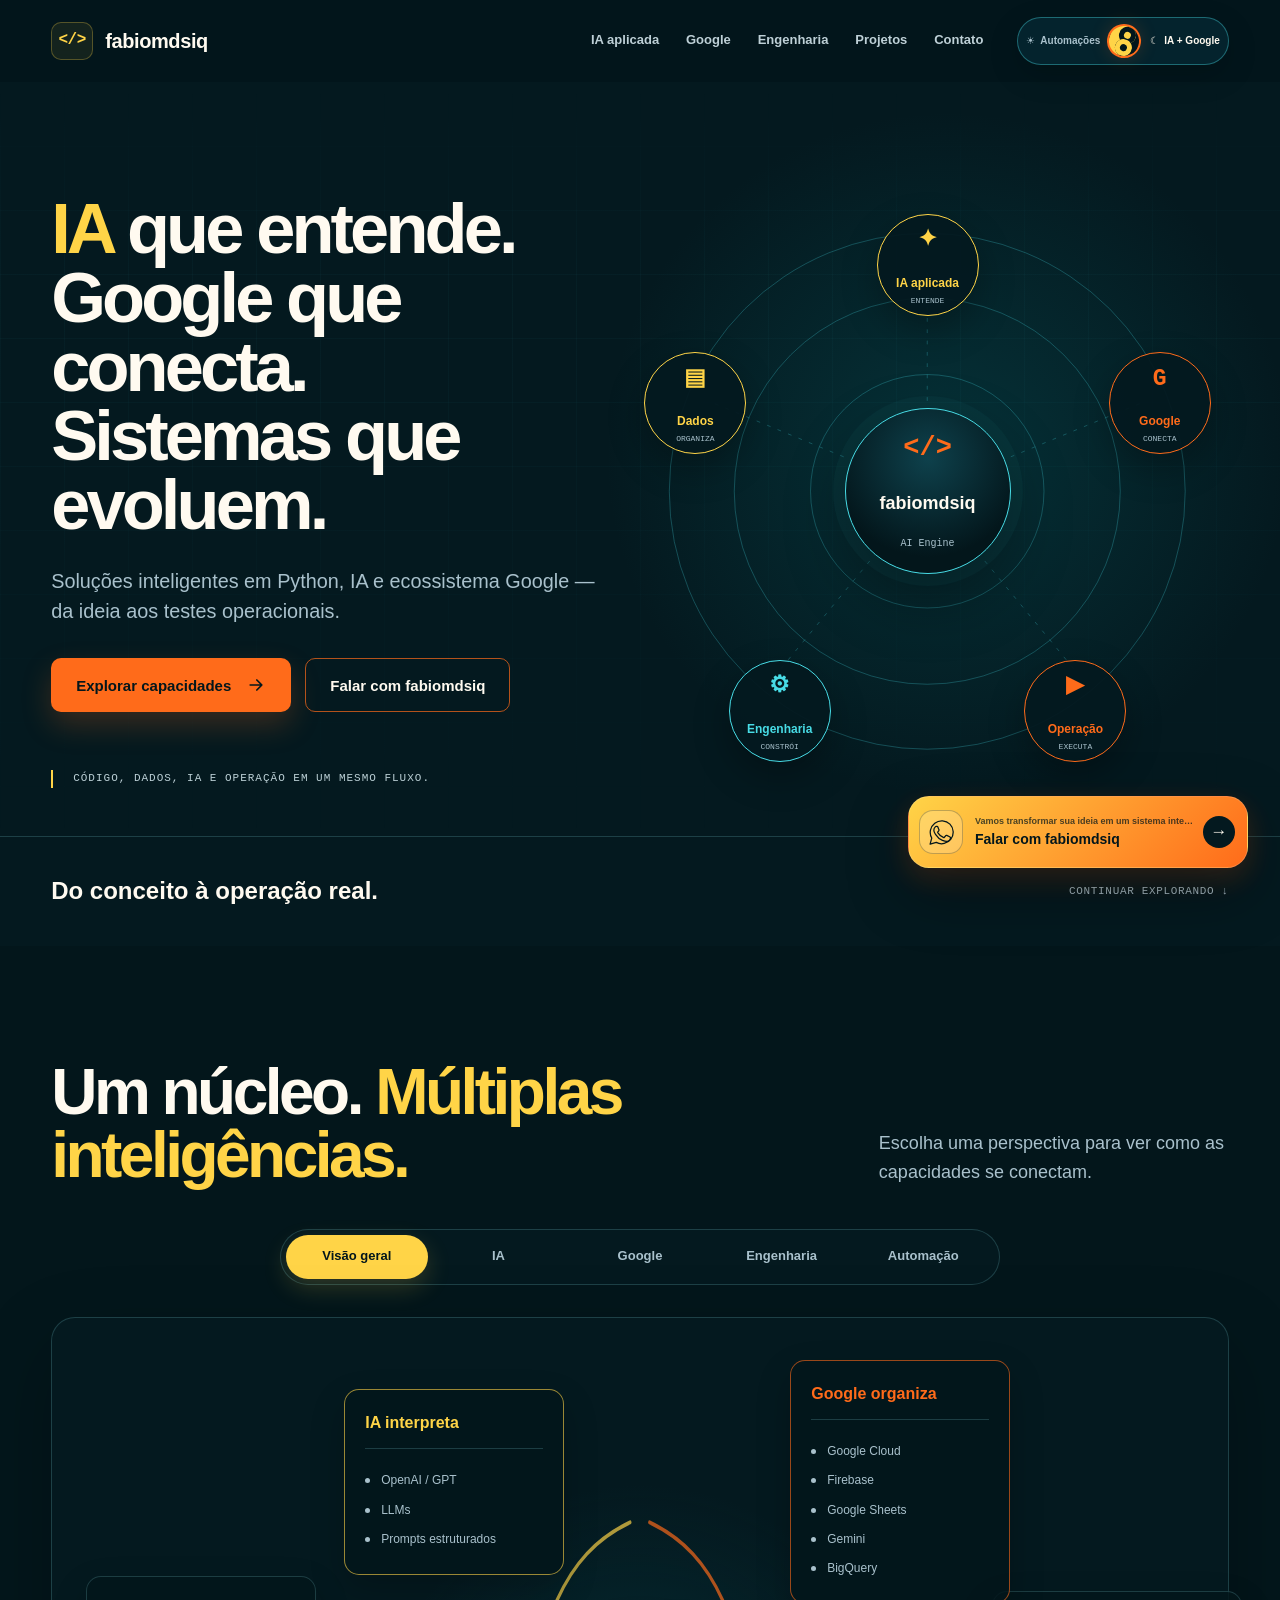
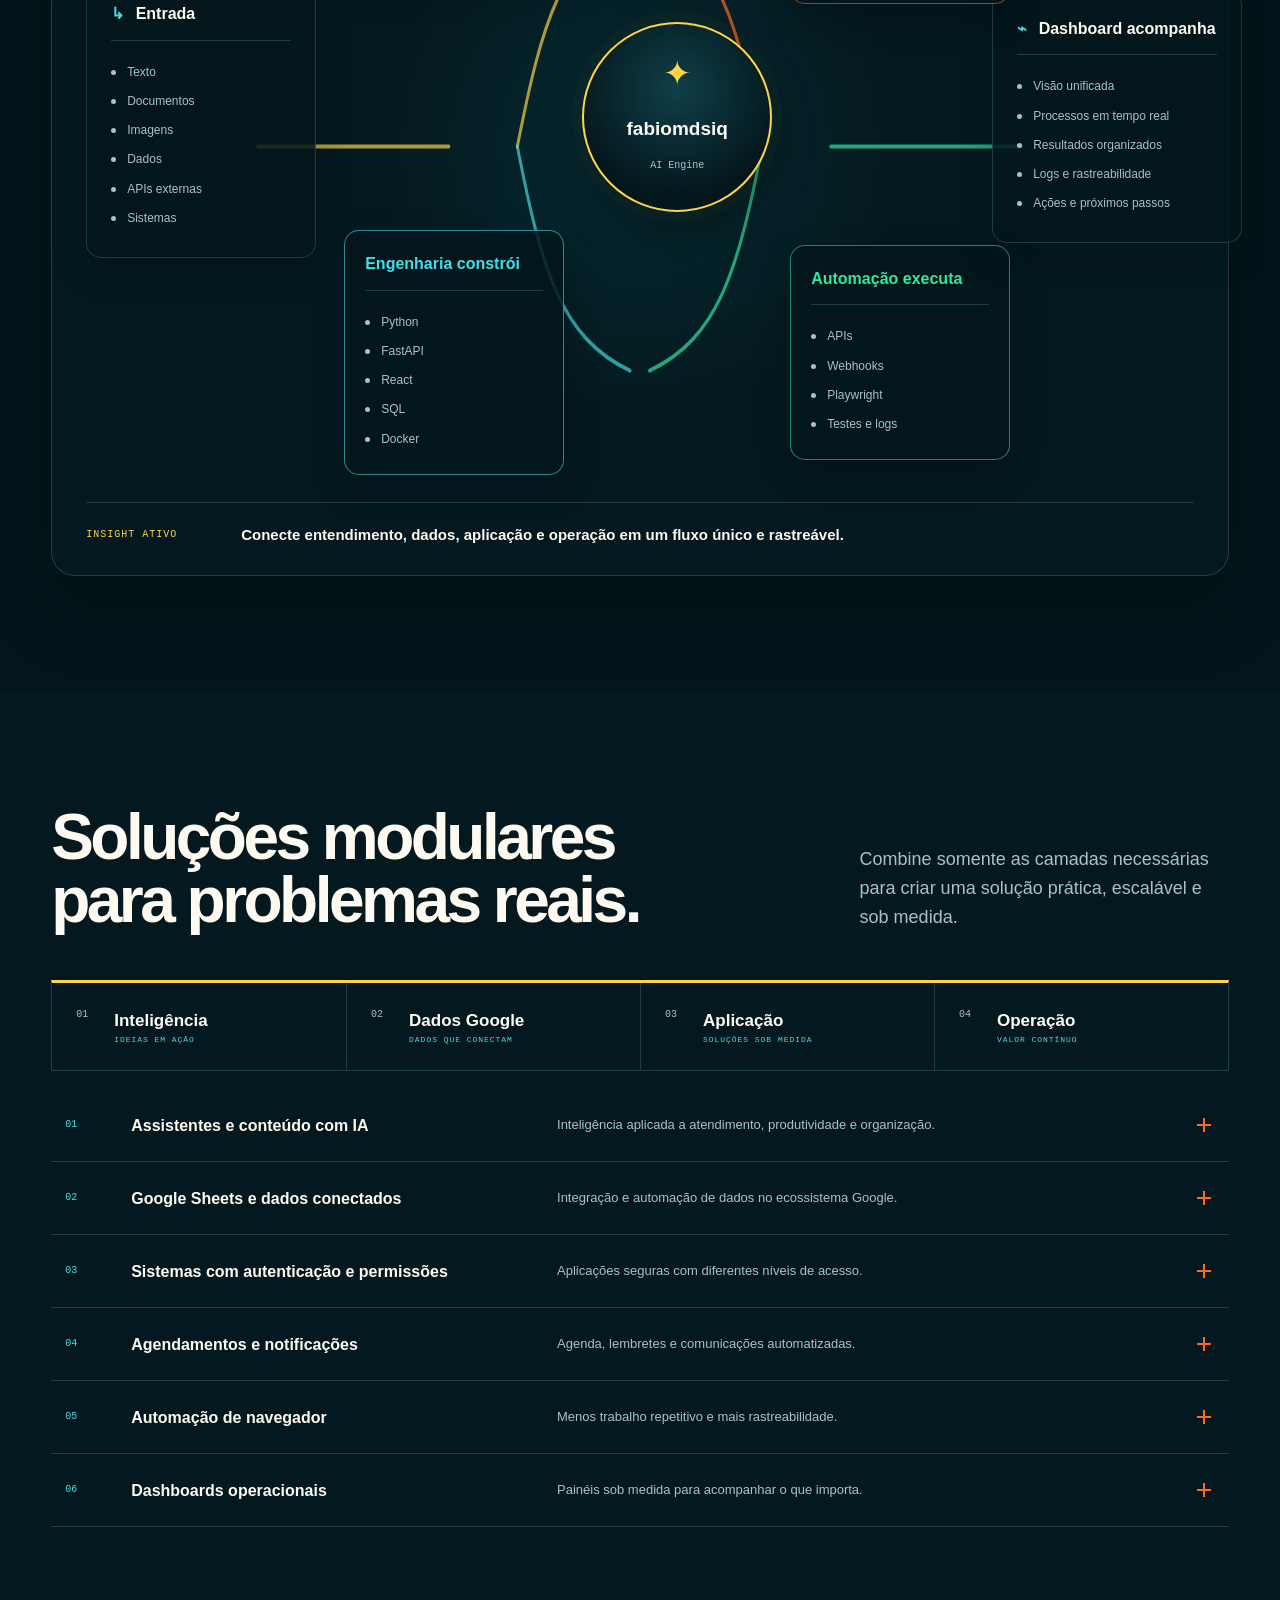
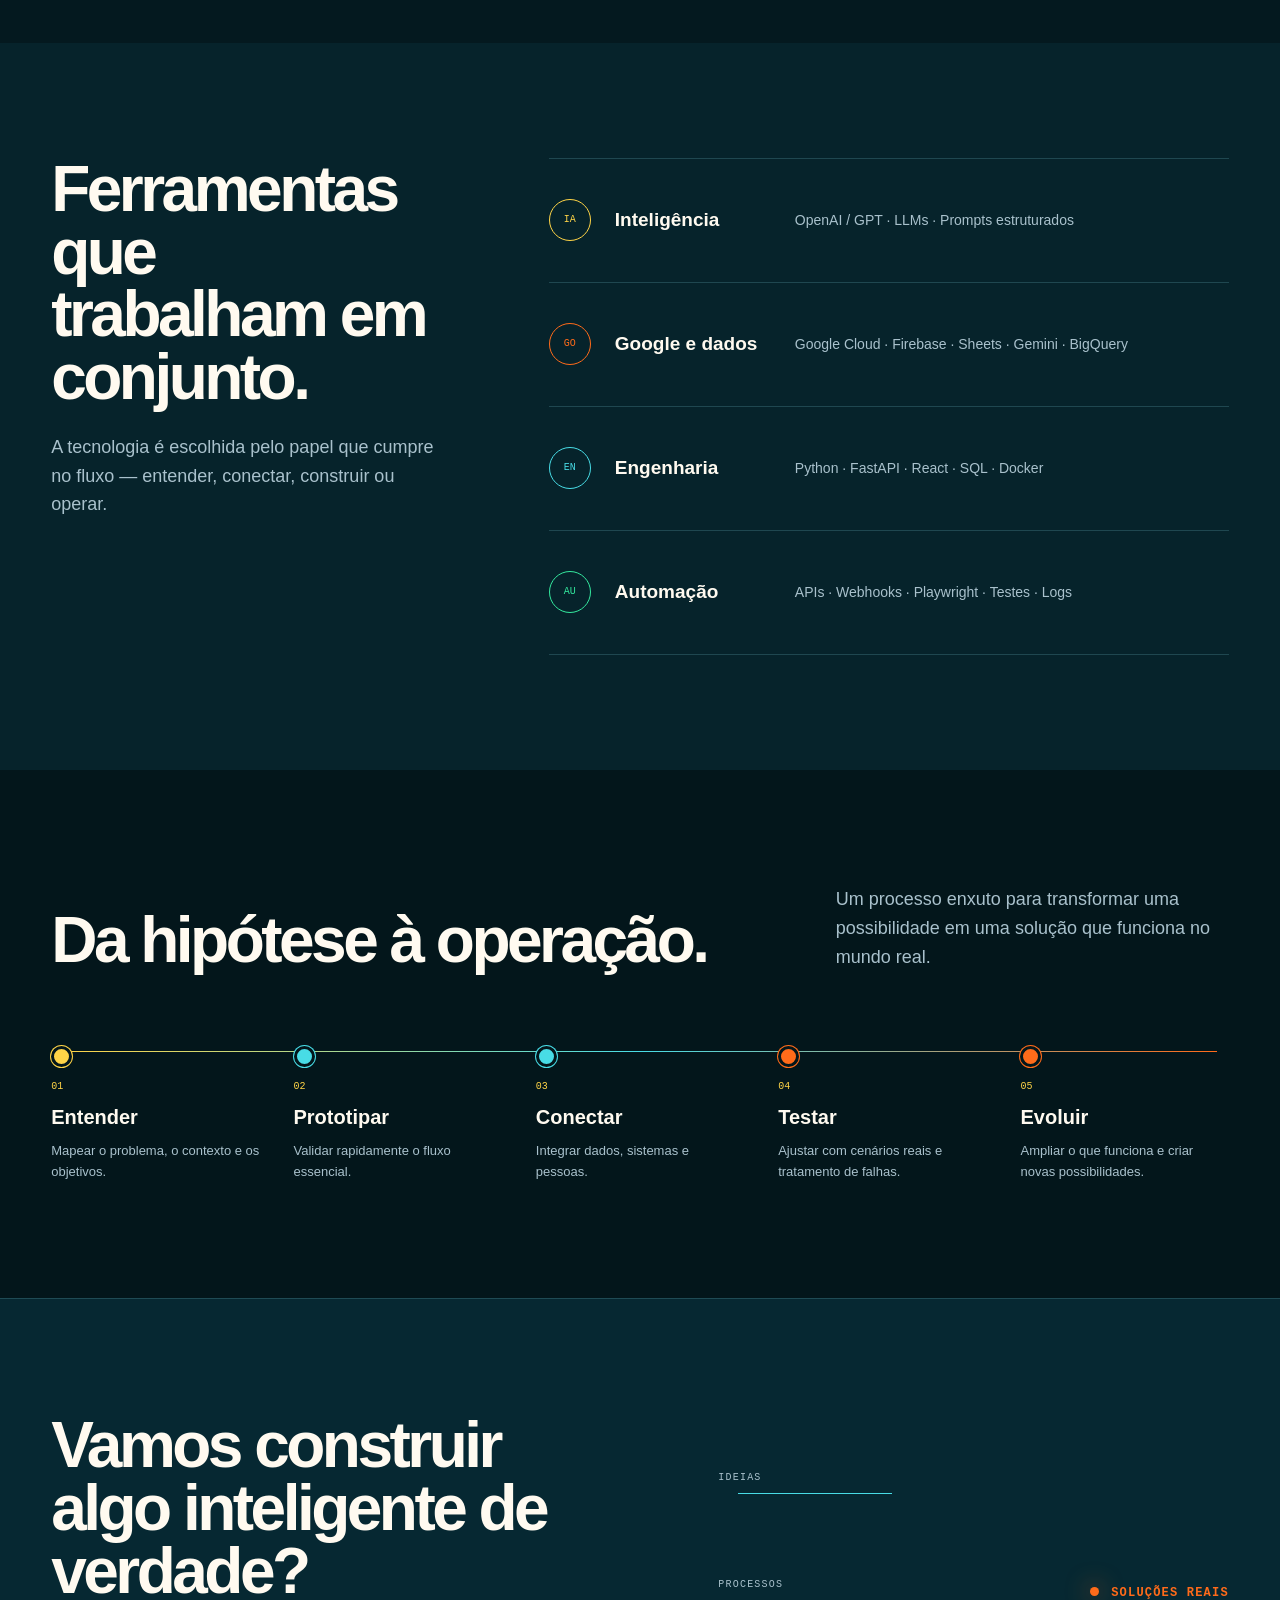
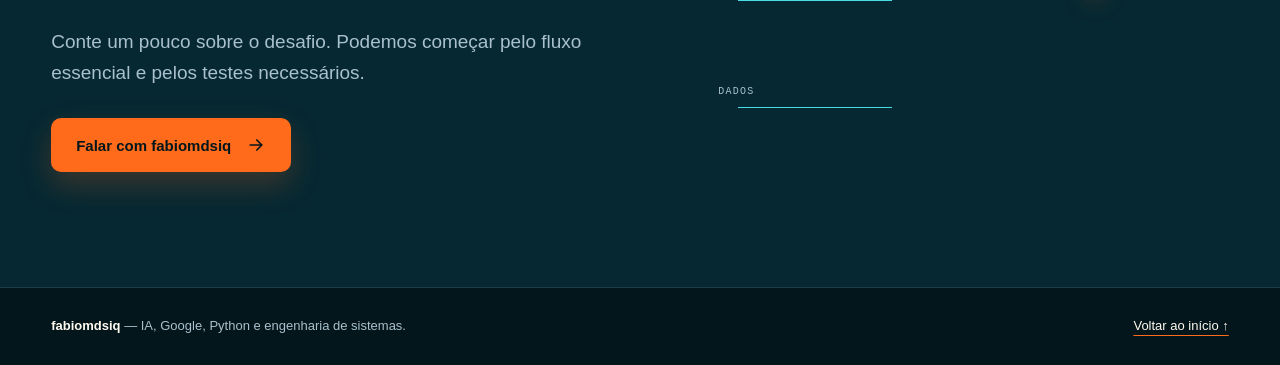
==== ia/index.html @ 9d1a7113 "Adiciona layout IA e Google com troca Yin-Yang" ====
<!doctype html>
<html lang="pt-BR">
  <head>
    <meta charset="UTF-8" />
    <meta name="viewport" content="width=device-width, initial-scale=1" />
    <meta name="description" content="fabiomdsiq desenvolve soluções com inteligência artificial, Python, Google Cloud, Firebase, Google Sheets, APIs e automações." />
    <meta name="theme-color" content="#04191f" />
    <title>fabiomdsiq — IA, Google e engenharia</title>
    <link rel="icon" href="data:image/svg+xml,<svg xmlns=%22http://www.w3.org/2000/svg%22 viewBox=%220 0 64 64%22><rect width=%2264%22 height=%2264%22 rx=%2214%22 fill=%22%23062832%22/><path d=%22M18 32l9-9 4 4-5 5 5 5-4 4zm28 0-9-9-4 4 5 5-5 5 4 4z%22 fill=%22%23ffd447%22/></svg>" />
    <link rel="stylesheet" href="styles.css" />
    <script type="module" src="script.js"></script>
  </head>
  <body>
    <a class="skip-link" href="#conteudo">Pular para o conteúdo</a>

    <header class="site-header" data-header>
      <div class="container header-inner">
        <a class="brand" href="#inicio" aria-label="fabiomdsiq — início da página IA e Google">
          <span class="brand-mark" aria-hidden="true">&lt;/&gt;</span>
          <span>fabiomdsiq</span>
        </a>

        <nav id="menu-principal" class="main-nav" aria-label="Navegação principal">
          <a href="#hub">IA aplicada</a>
          <a href="#solucoes">Google</a>
          <a href="#tecnologias">Engenharia</a>
          <a href="#projetos">Projetos</a>
          <a href="#contato">Contato</a>
        </nav>

        <a class="world-switch world-switch-night" href="../" aria-label="Alternar para o layout de automações" data-world-switch>
          <span class="world-option"><span aria-hidden="true">☀</span><b>Automações</b></span>
          <span class="yin-yang" aria-hidden="true"><i></i></span>
          <span class="world-option world-option-active"><span aria-hidden="true">☾</span><b>IA + Google</b></span>
        </a>

        <button class="menu-toggle" type="button" aria-expanded="false" aria-controls="menu-principal">
          <span></span><span></span><span></span><span class="sr-only">Abrir menu</span>
        </button>
      </div>
    </header>

    <main id="conteudo">
      <section id="inicio" class="hero section">
        <div class="hero-grid container">
          <div class="hero-copy reveal">
            <h1><span>IA</span> que entende.<br />Google que conecta.<br />Sistemas que evoluem.</h1>
            <p>Soluções inteligentes em Python, IA e ecossistema Google — da ideia aos testes operacionais.</p>
            <div class="hero-actions">
              <a class="button button-primary" href="#hub">Explorar capacidades <svg viewBox="0 0 24 24" aria-hidden="true"><path d="M5 12h14M13 6l6 6-6 6" /></svg></a>
              <a class="button button-secondary" href="https://wa.me/5547996887849?text=Ol%C3%A1%20fabiomdsiq%2C%20vi%20seu%20portf%C3%B3lio%20de%20IA%20e%20Google%20e%20gostaria%20de%20conversar%20sobre%20um%20projeto." target="_blank" rel="noopener noreferrer">Falar com fabiomdsiq</a>
            </div>
            <p class="hero-note">Código, dados, IA e operação em um mesmo fluxo.</p>
          </div>

          <div class="orbit-system reveal" data-delay="120" aria-label="Sistema visual conectando IA, Google, dados, engenharia e operação">
            <svg class="orbit-lines" viewBox="0 0 640 640" aria-hidden="true">
              <circle cx="320" cy="320" r="124" /><circle cx="320" cy="320" r="205" /><circle cx="320" cy="320" r="274" />
              <path d="M320 320 320 86M320 320 548 226M320 320 480 514M320 320 160 514M320 320 92 226" />
            </svg>
            <div class="orbit-core"><span>&lt;/&gt;</span><strong>fabiomdsiq</strong><small>AI Engine</small></div>
            <div class="orbit-node orbit-node-ai"><span>✦</span><strong>IA aplicada</strong><small>entende</small></div>
            <div class="orbit-node orbit-node-google"><span>G</span><strong>Google</strong><small>conecta</small></div>
            <div class="orbit-node orbit-node-operation"><span>▶</span><strong>Operação</strong><small>executa</small></div>
            <div class="orbit-node orbit-node-engineering"><span>⚙</span><strong>Engenharia</strong><small>constrói</small></div>
            <div class="orbit-node orbit-node-data"><span>▤</span><strong>Dados</strong><small>organiza</small></div>
          </div>
        </div>
        <div class="container next-rail"><span>Do conceito à operação real.</span><a href="#hub">Continuar explorando <span aria-hidden="true">↓</span></a></div>
      </section>

      <section id="hub" class="hub section" aria-labelledby="hub-title">
        <div class="container">
          <div class="section-heading reveal">
            <h2 id="hub-title">Um núcleo. <span>Múltiplas inteligências.</span></h2>
            <p>Escolha uma perspectiva para ver como as capacidades se conectam.</p>
          </div>

          <div class="hub-filters reveal" role="group" aria-label="Filtrar capacidades do painel">
            <button class="hub-filter is-active" type="button" data-hub-filter="geral" aria-pressed="true">Visão geral</button>
            <button class="hub-filter" type="button" data-hub-filter="ia" aria-pressed="false">IA</button>
            <button class="hub-filter" type="button" data-hub-filter="google" aria-pressed="false">Google</button>
            <button class="hub-filter" type="button" data-hub-filter="engenharia" aria-pressed="false">Engenharia</button>
            <button class="hub-filter" type="button" data-hub-filter="automacao" aria-pressed="false">Automação</button>
          </div>

          <div class="hub-canvas reveal" data-delay="80">
            <svg class="hub-connections" viewBox="0 0 1200 650" preserveAspectRatio="none" aria-hidden="true">
              <path class="line-input" d="M210 325C310 325 330 325 405 325" />
              <path class="line-ai" d="M475 325C500 230 520 180 590 155" />
              <path class="line-google" d="M725 325C700 230 680 180 610 155" />
              <path class="line-engineering" d="M475 325C500 420 520 470 590 495" />
              <path class="line-automation" d="M725 325C700 420 680 470 610 495" />
              <path class="line-output" d="M795 325C875 325 905 325 990 325" />
            </svg>

            <article class="hub-panel hub-input" data-hub-area="geral">
              <h3><span>↳</span> Entrada</h3>
              <ul><li>Texto</li><li>Documentos</li><li>Imagens</li><li>Dados</li><li>APIs externas</li><li>Sistemas</li></ul>
            </article>

            <div class="hub-engine">
              <article class="hub-module module-ai" data-hub-area="ia"><h3>IA interpreta</h3><ul><li>OpenAI / GPT</li><li>LLMs</li><li>Prompts estruturados</li></ul></article>
              <article class="hub-module module-google" data-hub-area="google"><h3>Google organiza</h3><ul><li>Google Cloud</li><li>Firebase</li><li>Google Sheets</li><li>Gemini</li><li>BigQuery</li></ul></article>
              <div class="engine-core" data-hub-area="geral"><span>✦</span><strong>fabiomdsiq</strong><small>AI Engine</small></div>
              <article class="hub-module module-engineering" data-hub-area="engenharia"><h3>Engenharia constrói</h3><ul><li>Python</li><li>FastAPI</li><li>React</li><li>SQL</li><li>Docker</li></ul></article>
              <article class="hub-module module-automation" data-hub-area="automacao"><h3>Automação executa</h3><ul><li>APIs</li><li>Webhooks</li><li>Playwright</li><li>Testes e logs</li></ul></article>
            </div>

            <article class="hub-panel hub-output" data-hub-area="geral">
              <h3><span>⌁</span> Dashboard acompanha</h3>
              <ul><li>Visão unificada</li><li>Processos em tempo real</li><li>Resultados organizados</li><li>Logs e rastreabilidade</li><li>Ações e próximos passos</li></ul>
            </article>

            <div class="hub-insight" aria-live="polite"><span>INSIGHT ATIVO</span><strong data-hub-insight>Conecte entendimento, dados, aplicação e operação em um fluxo único e rastreável.</strong></div>
          </div>
        </div>
      </section>

      <section id="solucoes" class="solutions section" aria-labelledby="solutions-title">
        <div class="container">
          <div class="solutions-heading reveal">
            <h2 id="solutions-title">Soluções modulares<br />para problemas reais.</h2>
            <p>Combine somente as camadas necessárias para criar uma solução prática, escalável e sob medida.</p>
          </div>

          <div class="architecture-strip reveal" aria-label="Camadas da solução">
            <article><span>01</span><strong>Inteligência</strong><small>ideias em ação</small></article>
            <article><span>02</span><strong>Dados Google</strong><small>dados que conectam</small></article>
            <article><span>03</span><strong>Aplicação</strong><small>soluções sob medida</small></article>
            <article><span>04</span><strong>Operação</strong><small>valor contínuo</small></article>
          </div>

          <div id="projetos" class="solution-rows">
            <article class="solution-row reveal"><button type="button" aria-expanded="false"><span>01</span><strong>Assistentes e conteúdo com IA</strong><em>Inteligência aplicada a atendimento, produtividade e organização.</em><i aria-hidden="true"></i></button><div class="solution-detail"><div><p>Assistentes contextuais, classificação, extração e geração de conteúdo com revisão humana quando necessária.</p><ul><li>OpenAI / GPT</li><li>LLMs</li><li>Prompts estruturados</li></ul></div></div></article>
            <article class="solution-row reveal"><button type="button" aria-expanded="false"><span>02</span><strong>Google Sheets e dados conectados</strong><em>Integração e automação de dados no ecossistema Google.</em><i aria-hidden="true"></i></button><div class="solution-detail"><div><p>Leitura, validação, transformação e sincronização de dados entre planilhas, APIs e aplicações.</p><ul><li>Google Sheets</li><li>Google Cloud</li><li>BigQuery</li></ul></div></div></article>
            <article class="solution-row reveal"><button type="button" aria-expanded="false"><span>03</span><strong>Sistemas com autenticação e permissões</strong><em>Aplicações seguras com diferentes níveis de acesso.</em><i aria-hidden="true"></i></button><div class="solution-detail"><div><p>Fluxos de login, perfis, permissões, registros de atividade e separação segura de dados.</p><ul><li>Firebase</li><li>FastAPI</li><li>SQL</li></ul></div></div></article>
            <article class="solution-row reveal"><button type="button" aria-expanded="false"><span>04</span><strong>Agendamentos e notificações</strong><em>Agenda, lembretes e comunicações automatizadas.</em><i aria-hidden="true"></i></button><div class="solution-detail"><div><p>Disponibilidade, confirmação, lembretes, cancelamentos e integração com processos existentes.</p><ul><li>Calendar</li><li>Webhooks</li><li>APIs</li></ul></div></div></article>
            <article class="solution-row reveal"><button type="button" aria-expanded="false"><span>05</span><strong>Automação de navegador</strong><em>Menos trabalho repetitivo e mais rastreabilidade.</em><i aria-hidden="true"></i></button><div class="solution-detail"><div><p>Execução de tarefas permitidas no navegador com tratamento de falhas, registros e novas tentativas.</p><ul><li>Playwright</li><li>Python</li><li>Logs</li></ul></div></div></article>
            <article class="solution-row reveal"><button type="button" aria-expanded="false"><span>06</span><strong>Dashboards operacionais</strong><em>Painéis sob medida para acompanhar o que importa.</em><i aria-hidden="true"></i></button><div class="solution-detail"><div><p>Indicadores, filtros e visões de acompanhamento conectados a fontes reais de dados.</p><ul><li>React</li><li>APIs</li><li>SQL</li></ul></div></div></article>
          </div>
        </div>
      </section>

      <section id="tecnologias" class="technology section" aria-labelledby="technology-title">
        <div class="container technology-grid">
          <div class="technology-copy reveal"><h2 id="technology-title">Ferramentas que trabalham em conjunto.</h2><p>A tecnologia é escolhida pelo papel que cumpre no fluxo — entender, conectar, construir ou operar.</p></div>
          <div class="technology-matrix reveal" data-delay="80">
            <article><span>IA</span><h3>Inteligência</h3><p>OpenAI / GPT · LLMs · Prompts estruturados</p></article>
            <article><span>GO</span><h3>Google e dados</h3><p>Google Cloud · Firebase · Sheets · Gemini · BigQuery</p></article>
            <article><span>EN</span><h3>Engenharia</h3><p>Python · FastAPI · React · SQL · Docker</p></article>
            <article><span>AU</span><h3>Automação</h3><p>APIs · Webhooks · Playwright · Testes · Logs</p></article>
          </div>
        </div>
      </section>

      <section id="processo" class="process section" aria-labelledby="process-title">
        <div class="container">
          <div class="process-heading reveal"><h2 id="process-title">Da hipótese à operação.</h2><p>Um processo enxuto para transformar uma possibilidade em uma solução que funciona no mundo real.</p></div>
          <ol class="process-rail">
            <li class="reveal"><span>01</span><strong>Entender</strong><p>Mapear o problema, o contexto e os objetivos.</p></li>
            <li class="reveal" data-delay="50"><span>02</span><strong>Prototipar</strong><p>Validar rapidamente o fluxo essencial.</p></li>
            <li class="reveal" data-delay="100"><span>03</span><strong>Conectar</strong><p>Integrar dados, sistemas e pessoas.</p></li>
            <li class="reveal" data-delay="150"><span>04</span><strong>Testar</strong><p>Ajustar com cenários reais e tratamento de falhas.</p></li>
            <li class="reveal" data-delay="200"><span>05</span><strong>Evoluir</strong><p>Ampliar o que funciona e criar novas possibilidades.</p></li>
          </ol>
        </div>
      </section>

      <section id="contato" class="contact section">
        <div class="container contact-grid">
          <div class="reveal"><h2>Vamos construir algo inteligente de verdade?</h2><p>Conte um pouco sobre o desafio. Podemos começar pelo fluxo essencial e pelos testes necessários.</p><a class="button button-primary" href="https://wa.me/5547996887849?text=Ol%C3%A1%20fabiomdsiq%2C%20vi%20seu%20portf%C3%B3lio%20de%20IA%20e%20Google%20e%20gostaria%20de%20conversar%20sobre%20um%20projeto." target="_blank" rel="noopener noreferrer">Falar com fabiomdsiq <svg viewBox="0 0 24 24" aria-hidden="true"><path d="M5 12h14M13 6l6 6-6 6" /></svg></a></div>
          <div class="contact-flow reveal" data-delay="100" aria-label="Ideias, processos e dados convergindo em soluções reais"><span>IDEIAS</span><span>PROCESSOS</span><span>DADOS</span><i></i><strong>SOLUÇÕES REAIS</strong></div>
        </div>
      </section>
    </main>

    <footer class="site-footer"><div class="container footer-inner"><p><strong>fabiomdsiq</strong> — IA, Google, Python e engenharia de sistemas.</p><a href="#inicio">Voltar ao início ↑</a></div></footer>

    <a class="whatsapp-orbit" href="https://wa.me/5547996887849?text=Ol%C3%A1%20fabiomdsiq%2C%20vi%20seu%20portf%C3%B3lio%20de%20IA%20e%20Google%20e%20gostaria%20de%20conversar%20sobre%20um%20projeto." target="_blank" rel="noopener noreferrer" aria-label="Falar com fabiomdsiq pelo WhatsApp" data-whatsapp-orbit>
      <span class="whatsapp-icon" aria-hidden="true"><svg viewBox="0 0 32 32"><path d="M26.8 5.3A14.8 14.8 0 0 0 3.5 23.1L1.4 30.8l7.9-2.1A14.8 14.8 0 0 0 26.8 5.3Z" /><path d="M11.5 9.2c-.4-1-.8-1-1.2-1h-1c-.4 0-.9.1-1.3.6-.5.5-1.8 1.8-1.8 4.3s1.8 4.9 2.1 5.3c.2.3 3.6 5.7 8.9 7.7 4.4 1.7 5.3 1.4 6.3 1.3 1-.2 3.2-1.3 3.6-2.6.4-1.3.4-2.4.3-2.6-.1-.2-.5-.4-1-.7l-3.7-1.8c-.5-.2-.9-.3-1.3.3-.4.6-1.5 1.8-1.8 2.2-.3.4-.7.4-1.2.1-3.1-1.5-5.1-2.7-7.2-6.2-.5-.9.5-.8 1.5-2.7.2-.4.1-.8-.1-1.1l-1.1-3.1Z" /></svg></span>
      <span><small data-contact-context>Vamos transformar sua ideia em um sistema inteligente</small><strong>Falar com fabiomdsiq</strong></span>
      <i class="whatsapp-arrow" aria-hidden="true">→</i>
    </a>
  </body>
</html>
---- ia/styles.css ----
:root {
  --petrol-950: #03161b;
  --petrol-900: #04191f;
  --petrol-850: #06232b;
  --petrol-800: #062832;
  --petrol-700: #0a3540;
  --white: #fffaf0;
  --muted: #a9c1cc;
  --yellow: #ffd447;
  --orange: #ff6b1a;
  --cyan: #48dce6;
  --green: #34e89e;
  --line: rgba(117, 198, 211, .22);
  --container: 1380px;
  --gutter: clamp(20px, 4vw, 64px);
  --display: "Arial Narrow", "Aptos Display", "Segoe UI Variable Display", sans-serif;
  --body: "Segoe UI Variable Text", "Segoe UI", Inter, Arial, sans-serif;
  --mono: "Cascadia Code", "SFMono-Regular", Consolas, monospace;
}

* { box-sizing: border-box; }
html { scroll-behavior: smooth; scroll-padding-top: 92px; background: var(--petrol-950); }
body { margin: 0; min-width: 320px; overflow-x: clip; color: var(--white); background: var(--petrol-900); font-family: var(--body); font-size: 16px; line-height: 1.6; -webkit-font-smoothing: antialiased; }
a { color: inherit; }
button { color: inherit; font: inherit; }
button, a { -webkit-tap-highlight-color: transparent; }
:focus-visible { outline: 3px solid rgba(255, 212, 71, .45); outline-offset: 4px; }
.sr-only { position: absolute; width: 1px; height: 1px; padding: 0; margin: -1px; overflow: hidden; clip: rect(0,0,0,0); white-space: nowrap; border: 0; }
.skip-link { position: fixed; top: 12px; left: 16px; z-index: 200; padding: 9px 14px; border-radius: 7px; color: var(--petrol-950); background: var(--yellow); transform: translateY(-150%); }
.skip-link:focus { transform: translateY(0); }
.container { width: min(100%, var(--container)); margin-inline: auto; padding-inline: var(--gutter); }
.section { padding-block: clamp(86px, 9vw, 140px); }
h1, h2, h3, p { margin-top: 0; }
h1, h2 { font-family: var(--display); letter-spacing: -.055em; line-height: .98; }
h1 { margin-bottom: 28px; font-size: clamp(58px, 5.5vw, 88px); font-weight: 810; }
h2 { font-size: clamp(48px, 5vw, 76px); font-weight: 790; }

.site-header { position: sticky; top: 0; z-index: 80; height: 82px; display: flex; align-items: center; border-bottom: 1px solid transparent; background: rgba(3, 22, 27, .86); backdrop-filter: blur(18px); transition: background .2s, border-color .2s, box-shadow .2s; }
.site-header.is-scrolled { border-color: var(--line); background: rgba(3, 22, 27, .96); box-shadow: 0 16px 50px rgba(0,0,0,.24); }
.header-inner { display: flex; align-items: center; gap: 34px; }
.brand { display: inline-flex; align-items: center; gap: 12px; color: var(--white); font-size: 20px; font-weight: 760; letter-spacing: -.02em; text-decoration: none; white-space: nowrap; }
.brand-mark { display: grid; place-items: center; width: 42px; height: 38px; border-radius: 10px; color: var(--yellow); background: rgba(255, 212, 71, .07); font-family: var(--mono); font-size: 16px; box-shadow: inset 0 0 0 1px rgba(255, 212, 71, .28); }
.main-nav { display: flex; gap: clamp(18px, 2.1vw, 34px); margin-left: auto; }
.main-nav a { position: relative; color: #bed0d7; font-size: 13px; font-weight: 650; text-decoration: none; }
.main-nav a::after { content: ""; position: absolute; inset: auto 0 -9px; height: 2px; background: var(--yellow); transform: scaleX(0); transform-origin: left; transition: transform .2s; }
.main-nav a:hover::after, .main-nav a:focus-visible::after { transform: scaleX(1); }
.menu-toggle { display: none; width: 44px; height: 44px; padding: 9px; border: 0; background: transparent; cursor: pointer; }
.menu-toggle > span:not(.sr-only) { display: block; width: 24px; height: 2px; margin: 5px auto; background: var(--white); transition: transform .2s, opacity .2s; }

.world-switch { view-transition-name: world-switch; display: inline-grid; grid-template-columns: auto 36px auto; align-items: center; gap: 7px; min-height: 48px; padding: 5px 8px; border: 1px solid rgba(72, 220, 230, .38); border-radius: 999px; color: var(--muted); background: rgba(6, 40, 50, .82); box-shadow: 0 10px 30px rgba(0,0,0,.18); text-decoration: none; white-space: nowrap; transition: border-color .2s, transform .2s, box-shadow .2s; }
.world-switch:hover { border-color: var(--orange); transform: translateY(-1px); box-shadow: 0 12px 32px rgba(255, 107, 26, .13); }
.world-option { display: inline-flex; align-items: center; gap: 5px; font-size: 10px; }
.world-option b { font-weight: 720; }
.world-option-active { color: var(--white); }
.yin-yang { position: relative; display: block; width: 34px; height: 34px; overflow: hidden; border: 2px solid var(--orange); border-radius: 50%; background: linear-gradient(90deg, var(--yellow) 50%, var(--petrol-950) 50%); box-shadow: 0 0 18px rgba(255, 107, 26, .18); transform: rotate(18deg); transition: transform .45s cubic-bezier(.2,.8,.2,1); }
.yin-yang::before, .yin-yang::after { content: ""; position: absolute; left: 8px; width: 17px; height: 17px; border-radius: 50%; }
.yin-yang::before { top: 0; background: var(--yellow); box-shadow: inset 0 0 0 5px var(--petrol-950); }
.yin-yang::after { bottom: 0; background: var(--petrol-950); box-shadow: inset 0 0 0 5px var(--yellow); }
.world-switch:hover .yin-yang { transform: rotate(198deg); }
@view-transition { navigation: auto; }

.hero { position: relative; padding-top: clamp(46px, 5vw, 76px); padding-bottom: 0; overflow: hidden; background: radial-gradient(circle at 74% 43%, rgba(8, 97, 104, .34), transparent 32%), var(--petrol-900); }
.hero::before { content: ""; position: absolute; inset: 0; pointer-events: none; background-image: linear-gradient(rgba(72,220,230,.035) 1px, transparent 1px), linear-gradient(90deg, rgba(72,220,230,.035) 1px, transparent 1px); background-size: 64px 64px; mask-image: linear-gradient(to bottom, transparent, black 25%, transparent 90%); }
.hero-grid { position: relative; display: grid; grid-template-columns: minmax(0, .95fr) minmax(560px, 1.05fr); align-items: center; min-height: 690px; gap: 30px; }
.hero-copy { position: relative; z-index: 2; }
.hero-copy h1 span { color: var(--yellow); }
.hero-copy > p:not(.hero-note) { max-width: 660px; margin-bottom: 32px; color: var(--muted); font-size: clamp(19px, 1.55vw, 24px); line-height: 1.5; }
.hero-actions { display: flex; flex-wrap: wrap; gap: 14px; }
.button { min-height: 54px; display: inline-flex; align-items: center; justify-content: center; gap: 15px; padding: 14px 24px; border: 1px solid transparent; border-radius: 10px; font-size: 15px; font-weight: 760; line-height: 1.15; text-decoration: none; transition: transform .18s, box-shadow .18s, background .18s; }
.button svg { width: 20px; height: 20px; fill: none; stroke: currentColor; stroke-width: 2; stroke-linecap: round; stroke-linejoin: round; }
.button:hover { transform: translateY(-3px); }
.button-primary { color: var(--petrol-950); background: var(--orange); box-shadow: 0 13px 30px rgba(255, 107, 26, .21); }
.button-primary:hover { background: #ff7f32; box-shadow: 0 17px 34px rgba(255, 107, 26, .28); }
.button-secondary { color: var(--white); border-color: rgba(255, 107, 26, .7); background: transparent; }
.button-secondary:hover { background: rgba(255, 107, 26, .09); }
.hero-note { margin: 58px 0 0; padding-left: 20px; border-left: 2px solid var(--yellow); color: #bdd1d7; font-family: var(--mono); font-size: 11px; letter-spacing: .09em; text-transform: uppercase; }

.orbit-system { position: relative; width: min(100%, 650px); aspect-ratio: 1; margin-inline: auto; }
.orbit-lines { position: absolute; inset: 0; width: 100%; height: 100%; fill: none; stroke: rgba(72, 220, 230, .28); stroke-width: 1; }
.orbit-lines path { stroke-dasharray: 4 8; }
.orbit-core, .orbit-node { position: absolute; display: grid; place-items: center; border-radius: 50%; text-align: center; }
.orbit-core { top: 50%; left: 50%; width: 166px; height: 166px; border: 1px solid var(--cyan); background: radial-gradient(circle at 50% 30%, #0e414c, var(--petrol-950) 70%); box-shadow: 0 0 0 12px rgba(72,220,230,.035), 0 26px 60px rgba(0,0,0,.35); transform: translate(-50%, -50%); }
.orbit-core span { color: var(--orange); font-family: var(--mono); font-size: 27px; font-weight: 800; }
.orbit-core strong, .orbit-core small { display: block; }
.orbit-core strong { margin-top: -18px; font-size: 18px; }
.orbit-core small { margin-top: -22px; color: var(--muted); font-family: var(--mono); font-size: 10px; }
.orbit-node { width: 102px; height: 102px; border: 1px solid currentColor; background: rgba(4,25,31,.94); box-shadow: 0 14px 36px rgba(0,0,0,.28); }
.orbit-node span { font-family: var(--mono); font-size: 23px; font-weight: 800; }
.orbit-node strong { font-size: 12px; }
.orbit-node small { margin-top: -13px; color: var(--muted); font-family: var(--mono); font-size: 8px; text-transform: uppercase; }
.orbit-node-ai { top: 4%; left: calc(50% - 51px); color: var(--yellow); }
.orbit-node-google { top: 27%; right: 3%; color: var(--orange); }
.orbit-node-operation { right: 17%; bottom: 5%; color: var(--orange); }
.orbit-node-engineering { left: 17%; bottom: 5%; color: var(--cyan); }
.orbit-node-data { top: 27%; left: 3%; color: var(--yellow); }
.next-rail { position: relative; display: flex; justify-content: space-between; align-items: center; min-height: 110px; border-top: 1px solid var(--line); color: var(--muted); }
.next-rail > span { color: var(--white); font-size: 24px; font-weight: 700; }
.next-rail a { font-family: var(--mono); font-size: 11px; letter-spacing: .06em; text-decoration: none; text-transform: uppercase; }

.section-heading { display: grid; grid-template-columns: 1fr .45fr; align-items: end; gap: 50px; margin-bottom: 42px; }
.section-heading h2, .section-heading p { margin-bottom: 0; }
.section-heading h2 span { color: var(--yellow); }
.section-heading p { color: var(--muted); font-size: 18px; }
.hub { overflow: hidden; background: var(--petrol-950); }
.hub-filters { display: grid; grid-template-columns: repeat(5, 1fr); width: min(100%, 720px); margin: 0 auto 32px; padding: 5px; border: 1px solid var(--line); border-radius: 999px; background: var(--petrol-900); }
.hub-filter { min-height: 44px; padding: 8px 14px; border: 0; border-radius: 999px; color: var(--muted); background: transparent; font-size: 13px; font-weight: 720; cursor: pointer; transition: color .2s, background .2s, box-shadow .2s; }
.hub-filter:hover { color: var(--white); }
.hub-filter.is-active { color: var(--petrol-950); background: var(--yellow); box-shadow: 0 9px 24px rgba(255, 212, 71, .18); }
.hub-canvas { position: relative; min-height: 690px; display: grid; grid-template-columns: 230px minmax(620px, 1fr) 250px; align-items: center; gap: 28px; padding: 42px 34px 100px; border: 1px solid var(--line); border-radius: 24px; background: radial-gradient(circle at 50% 50%, rgba(6, 67, 76, .42), transparent 36%), var(--petrol-900); box-shadow: 0 28px 80px rgba(0,0,0,.23); isolation: isolate; }
.hub-connections { position: absolute; inset: 0; z-index: -1; width: 100%; height: 100%; }
.hub-connections path { fill: none; stroke-width: 3; stroke-linecap: round; opacity: .68; }
.line-input, .line-ai { stroke: var(--yellow); }.line-google { stroke: var(--orange); }.line-engineering { stroke: var(--cyan); }.line-automation, .line-output { stroke: var(--green); }
.hub-canvas[data-active]:not([data-active="geral"]) .hub-connections path { opacity: .12; }
.hub-canvas[data-active="ia"] .line-input, .hub-canvas[data-active="ia"] .line-ai, .hub-canvas[data-active="ia"] .line-output,
.hub-canvas[data-active="google"] .line-input, .hub-canvas[data-active="google"] .line-google, .hub-canvas[data-active="google"] .line-output,
.hub-canvas[data-active="engenharia"] .line-input, .hub-canvas[data-active="engenharia"] .line-engineering, .hub-canvas[data-active="engenharia"] .line-output,
.hub-canvas[data-active="automacao"] .line-input, .hub-canvas[data-active="automacao"] .line-automation, .hub-canvas[data-active="automacao"] .line-output { opacity: .9; }
.hub-panel, .hub-module { border: 1px solid var(--line); border-radius: 15px; background: rgba(3,22,27,.84); box-shadow: 0 14px 35px rgba(0,0,0,.2); transition: opacity .25s, filter .25s, transform .25s, border-color .25s; }
.hub-panel { padding: 24px; }
.hub-panel h3, .hub-module h3 { margin-bottom: 17px; padding-bottom: 13px; border-bottom: 1px solid var(--line); font-size: 16px; }
.hub-panel h3 span { margin-right: 7px; color: var(--cyan); }
.hub-panel ul, .hub-module ul { margin: 0; padding: 0; list-style: none; }
.hub-panel li, .hub-module li { position: relative; padding: 5px 0 5px 16px; color: var(--muted); font-size: 12px; }
.hub-panel li::before, .hub-module li::before { content: ""; position: absolute; top: 12px; left: 0; width: 5px; height: 5px; border-radius: 50%; background: currentColor; }
.hub-engine { position: relative; min-height: 520px; display: grid; grid-template-columns: 1fr 190px 1fr; grid-template-rows: 1fr 190px 1fr; gap: 18px; align-items: center; }
.hub-module { width: 220px; padding: 20px; }
.module-ai { grid-column: 1; grid-row: 1; justify-self: end; border-color: rgba(255,212,71,.6); }.module-ai h3 { color: var(--yellow); }
.module-google { grid-column: 3; grid-row: 1; border-color: rgba(255,107,26,.6); }.module-google h3 { color: var(--orange); }
.module-engineering { grid-column: 1; grid-row: 3; justify-self: end; border-color: rgba(72,220,230,.6); }.module-engineering h3 { color: var(--cyan); }
.module-automation { grid-column: 3; grid-row: 3; border-color: rgba(52,232,158,.55); }.module-automation h3 { color: var(--green); }
.engine-core { grid-column: 2; grid-row: 2; display: grid; place-items: center; width: 190px; height: 190px; border: 2px solid var(--yellow); border-radius: 50%; background: radial-gradient(circle at 50% 35%, #103f49, var(--petrol-950) 72%); box-shadow: 0 0 0 10px rgba(255,212,71,.025), 0 22px 45px rgba(0,0,0,.33); text-align: center; transition: opacity .25s, filter .25s, transform .25s; }
.engine-core span { color: var(--yellow); font-size: 34px; }
.engine-core strong { margin-top: -30px; font-size: 19px; }.engine-core small { margin-top: -44px; color: var(--muted); font-family: var(--mono); font-size: 10px; }
[data-hub-area].is-muted { opacity: .18; filter: saturate(.35); transform: scale(.98); }
[data-hub-area].is-focused { transform: translateY(-4px); box-shadow: 0 18px 46px rgba(0,0,0,.34); }
.hub-insight { position: absolute; right: 34px; bottom: 28px; left: 34px; display: grid; grid-template-columns: 130px 1fr; gap: 25px; align-items: center; padding-top: 20px; border-top: 1px solid var(--line); }
.hub-insight span { color: var(--yellow); font-family: var(--mono); font-size: 10px; letter-spacing: .1em; }
.hub-insight strong { max-width: 780px; font-size: 15px; font-weight: 600; }

.solutions { background: var(--petrol-900); }
.solutions-heading { display: grid; grid-template-columns: 1fr .5fr; align-items: end; gap: 70px; margin-bottom: 48px; }
.solutions-heading h2, .solutions-heading p { margin-bottom: 0; }.solutions-heading p { color: var(--muted); font-size: 18px; }
.architecture-strip { display: grid; grid-template-columns: repeat(4, 1fr); margin-bottom: 18px; border: 1px solid var(--line); border-top: 3px solid var(--yellow); }
.architecture-strip article { display: grid; grid-template-columns: 38px 1fr; padding: 24px; border-left: 1px solid var(--line); }
.architecture-strip article:first-child { border: 0; }.architecture-strip article:nth-child(2) { border-top-color: var(--orange); }.architecture-strip span { grid-row: 1 / 3; color: var(--muted); font-family: var(--mono); font-size: 10px; }.architecture-strip strong { font-size: 17px; }.architecture-strip small { color: var(--cyan); font-family: var(--mono); font-size: 8px; letter-spacing: .12em; text-transform: uppercase; }
.solution-row { border-bottom: 1px solid var(--line); }
.solution-row button { width: 100%; display: grid; grid-template-columns: 48px minmax(230px, .8fr) minmax(320px, 1.2fr) 28px; align-items: center; gap: 18px; min-height: 72px; padding: 10px 14px; border: 0; background: transparent; text-align: left; cursor: pointer; }
.solution-row button > span { color: var(--cyan); font-family: var(--mono); font-size: 10px; }.solution-row button strong { font-size: 16px; }.solution-row button em { color: var(--muted); font-size: 13px; font-style: normal; }.solution-row button i { position: relative; width: 22px; height: 22px; justify-self: end; }.solution-row button i::before, .solution-row button i::after { content: ""; position: absolute; top: 10px; left: 4px; width: 14px; height: 2px; background: var(--orange); transition: transform .2s; }.solution-row button i::after { transform: rotate(90deg); }.solution-row button[aria-expanded="true"] i::after { transform: rotate(0); }
.solution-row button:hover strong { color: var(--yellow); }
.solution-detail { display: grid; grid-template-rows: 0fr; transition: grid-template-rows .3s ease; }.solution-detail > div { min-height: 0; overflow: hidden; display: grid; grid-template-columns: 1fr auto; gap: 40px; margin: 0 90px 0 66px; color: var(--muted); }.solution-row button[aria-expanded="true"] + .solution-detail { grid-template-rows: 1fr; }.solution-row button[aria-expanded="true"] + .solution-detail > div { padding: 8px 0 24px; }.solution-detail p { margin: 0; }.solution-detail ul { display: flex; flex-wrap: wrap; gap: 7px; margin: 0; padding: 0; list-style: none; }.solution-detail li { padding: 5px 9px; border: 1px solid rgba(255,212,71,.24); border-radius: 999px; color: var(--yellow); font-family: var(--mono); font-size: 9px; }

.technology { background: var(--petrol-850); }
.technology-grid { display: grid; grid-template-columns: .72fr 1.28fr; gap: clamp(60px, 9vw, 140px); align-items: start; }
.technology-copy { position: sticky; top: 130px; }.technology-copy h2 { margin-bottom: 24px; }.technology-copy p { max-width: 520px; color: var(--muted); font-size: 18px; }
.technology-matrix { border-top: 1px solid var(--line); }.technology-matrix article { display: grid; grid-template-columns: 66px 180px 1fr; align-items: center; min-height: 124px; border-bottom: 1px solid var(--line); }.technology-matrix span { display: grid; place-items: center; width: 42px; height: 42px; border: 1px solid var(--yellow); border-radius: 50%; color: var(--yellow); font-family: var(--mono); font-size: 10px; }.technology-matrix article:nth-child(2) span { border-color: var(--orange); color: var(--orange); }.technology-matrix article:nth-child(3) span { border-color: var(--cyan); color: var(--cyan); }.technology-matrix article:nth-child(4) span { border-color: var(--green); color: var(--green); }.technology-matrix h3, .technology-matrix p { margin: 0; }.technology-matrix h3 { font-size: 19px; }.technology-matrix p { color: var(--muted); font-size: 14px; }

.process { background: var(--petrol-950); }
.process-heading { display: grid; grid-template-columns: 1fr .55fr; align-items: end; gap: 70px; margin-bottom: 64px; }.process-heading h2, .process-heading p { margin-bottom: 0; }.process-heading p { color: var(--muted); font-size: 18px; }
.process-rail { position: relative; display: grid; grid-template-columns: repeat(5, 1fr); gap: 34px; margin: 0; padding: 35px 0 0; list-style: none; }.process-rail::before { content: ""; position: absolute; top: 15px; left: 1%; right: 1%; height: 1px; background: linear-gradient(90deg, var(--yellow), var(--cyan), var(--orange)); }.process-rail li { position: relative; }.process-rail li::before { content: ""; position: absolute; top: -25px; left: 0; width: 15px; height: 15px; border: 3px solid var(--petrol-950); border-radius: 50%; background: var(--yellow); box-shadow: 0 0 0 1px var(--yellow); }.process-rail li:nth-child(2)::before, .process-rail li:nth-child(3)::before { background: var(--cyan); box-shadow: 0 0 0 1px var(--cyan); }.process-rail li:nth-child(4)::before, .process-rail li:nth-child(5)::before { background: var(--orange); box-shadow: 0 0 0 1px var(--orange); }.process-rail span { color: var(--yellow); font-family: var(--mono); font-size: 10px; }.process-rail strong { display: block; margin: 5px 0 8px; font-size: 20px; }.process-rail p { margin: 0; color: var(--muted); font-size: 13px; }

.contact { overflow: hidden; border-top: 1px solid var(--line); background: var(--petrol-800); }.contact-grid { display: grid; grid-template-columns: 1fr .9fr; align-items: center; gap: 100px; }.contact h2 { max-width: 760px; margin-bottom: 25px; }.contact p { max-width: 650px; margin-bottom: 30px; color: var(--muted); font-size: 19px; }.contact-flow { position: relative; display: grid; grid-template-columns: 100px 1fr; gap: 20px 30px; align-items: center; min-height: 300px; font-family: var(--mono); font-size: 10px; letter-spacing: .12em; }.contact-flow span { color: var(--muted); }.contact-flow span::after { content: ""; display: inline-block; width: clamp(80px, 12vw, 180px); height: 1px; margin-left: 20px; vertical-align: middle; background: var(--cyan); }.contact-flow i { position: absolute; right: 130px; top: 48%; width: 9px; height: 9px; border-radius: 50%; background: var(--orange); box-shadow: 0 0 24px var(--orange); }.contact-flow strong { grid-column: 2; grid-row: 1 / 4; justify-self: end; color: var(--orange); font-size: 12px; }
.site-footer { background: var(--petrol-950); }.footer-inner { display: flex; justify-content: space-between; gap: 30px; padding-block: 28px; border-top: 1px solid var(--line); color: var(--muted); }.footer-inner p { margin: 0; font-size: 13px; }.footer-inner strong { color: var(--white); }.footer-inner a { color: var(--white); font-size: 13px; text-decoration-color: var(--orange); text-underline-offset: 5px; }

.whatsapp-orbit { position: fixed; right: clamp(18px, 2.5vw, 38px); bottom: clamp(18px, 2.5vw, 34px); z-index: 100; display: grid; grid-template-columns: 48px minmax(0, 1fr) 34px; align-items: center; width: min(340px, calc(100vw - 36px)); min-height: 72px; padding: 8px 10px; border: 1px solid rgba(255,255,255,.16); border-radius: 21px; color: var(--petrol-950); background: linear-gradient(135deg, var(--yellow), var(--orange)); box-shadow: 0 22px 60px rgba(0,0,0,.38), 0 10px 28px rgba(255,107,26,.22); text-decoration: none; opacity: 0; transform: translateY(20px) scale(.96); transition: opacity .45s, transform .45s cubic-bezier(.2,.8,.2,1), box-shadow .2s; }.whatsapp-orbit.is-ready { opacity: 1; transform: none; }.whatsapp-orbit:hover { transform: translateY(-5px); box-shadow: 0 28px 70px rgba(0,0,0,.42), 0 14px 32px rgba(255,107,26,.28); }.whatsapp-icon { display: grid; place-items: center; width: 44px; height: 44px; border: 1px solid rgba(3,22,27,.25); border-radius: 14px; background: rgba(255,255,255,.18); }.whatsapp-icon svg { width: 25px; height: 25px; fill: none; stroke: currentColor; stroke-width: 1.6; stroke-linecap: round; stroke-linejoin: round; }.whatsapp-orbit > span:nth-child(2) { min-width: 0; padding-inline: 8px; }.whatsapp-orbit small, .whatsapp-orbit strong { display: block; overflow: hidden; text-overflow: ellipsis; white-space: nowrap; }.whatsapp-orbit small { font-size: 9px; font-weight: 700; opacity: .72; }.whatsapp-orbit strong { font-size: 14px; }.whatsapp-arrow { display: grid; place-items: center; width: 32px; height: 32px; border-radius: 50%; color: var(--white); background: var(--petrol-900); font-size: 17px; font-style: normal; }

.reveal { opacity: 1; transform: none; }

@media (max-width: 1180px) {
  .world-option b { display: none; }
  .world-switch { grid-template-columns: auto 34px auto; gap: 4px; }
  .hero-grid { grid-template-columns: 1fr 1fr; }.orbit-node { width: 88px; height: 88px; }.orbit-core { width: 148px; height: 148px; }
  .hub-canvas { grid-template-columns: 190px minmax(520px,1fr) 200px; padding-inline: 22px; }.hub-panel { padding: 18px; }.hub-engine { grid-template-columns: 1fr 160px 1fr; }.hub-module { width: 190px; padding: 16px; }.engine-core { width: 160px; height: 160px; }
}

@media (max-width: 940px) {
  html { scroll-padding-top: 72px; }.site-header { height: 70px; }.header-inner { gap: 12px; }.main-nav { position: absolute; top: 69px; left: 0; right: 0; display: grid; gap: 0; padding: 12px var(--gutter) 22px; border-bottom: 1px solid var(--line); background: rgba(3,22,27,.98); box-shadow: 0 18px 36px rgba(0,0,0,.28); opacity: 0; pointer-events: none; transform: translateY(-130%); transition: opacity .2s, transform .25s; }.main-nav.is-open { opacity: 1; pointer-events: auto; transform: none; }.main-nav a { padding: 11px 0; font-size: 15px; }.main-nav a::after { display: none; }.world-switch { margin-left: auto; }.menu-toggle { display: block; }.menu-toggle[aria-expanded="true"] > span:nth-child(1) { transform: translateY(7px) rotate(45deg); }.menu-toggle[aria-expanded="true"] > span:nth-child(2) { opacity: 0; }.menu-toggle[aria-expanded="true"] > span:nth-child(3) { transform: translateY(-7px) rotate(-45deg); }
  .hero-grid { grid-template-columns: 1fr; }.hero-copy { padding-top: 36px; }.orbit-system { width: min(100%, 620px); }.hero-note { margin-top: 35px; }
  .section-heading, .solutions-heading, .process-heading, .technology-grid, .contact-grid { grid-template-columns: 1fr; gap: 28px; }.technology-copy { position: static; }.hub-canvas { grid-template-columns: 1fr; gap: 18px; padding: 24px 24px 110px; }.hub-connections { display: none; }.hub-panel { max-width: none; }.hub-engine { min-height: 620px; }.hub-input { order: 1; }.hub-engine { order: 2; }.hub-output { order: 3; }.architecture-strip { grid-template-columns: 1fr 1fr; }.architecture-strip article:nth-child(3) { border-left: 0; border-top: 1px solid var(--line); }.architecture-strip article:nth-child(4) { border-top: 1px solid var(--line); }.process-rail { grid-template-columns: repeat(3,1fr); row-gap: 55px; }.process-rail::before { display: none; }.process-rail li { padding-top: 17px; border-top: 1px solid var(--line); }.process-rail li::before { top: -8px; }.contact-flow { min-height: 240px; }
}

@media (max-width: 620px) {
  :root { --gutter: 20px; }.section { padding-block: 78px; }.brand { font-size: 18px; }.brand-mark { width: 36px; height: 34px; font-size: 13px; }.world-switch { grid-template-columns: auto 31px auto; min-height: 42px; padding: 4px 6px; }.yin-yang { width: 30px; height: 30px; }.yin-yang::before, .yin-yang::after { left: 7px; width: 15px; height: 15px; }.world-option { font-size: 9px; }.menu-toggle { width: 40px; padding-inline: 6px; }
  h1 { font-size: clamp(45px, 12vw, 60px); }.hero { padding-top: 20px; }.hero-grid { min-height: auto; }.hero-copy { padding-top: 35px; }.hero-copy > p:not(.hero-note) { font-size: 18px; }.hero-actions { flex-direction: column; }.hero-actions .button { width: 100%; }.hero-note { margin-top: 28px; }.orbit-system { margin-top: 25px; }.orbit-core { width: 112px; height: 112px; }.orbit-core span { font-size: 21px; }.orbit-core strong { margin-top: -15px; font-size: 14px; }.orbit-core small { margin-top: -19px; }.orbit-node { width: 70px; height: 70px; }.orbit-node span { font-size: 17px; }.orbit-node strong { font-size: 9px; }.orbit-node small { display: none; }.next-rail { min-height: 90px; }.next-rail > span { max-width: 180px; font-size: 18px; }.next-rail a { max-width: 110px; text-align: right; }
  h2 { font-size: clamp(40px, 12vw, 57px); }.section-heading { margin-bottom: 30px; }.section-heading p, .solutions-heading p, .process-heading p { font-size: 16px; }.hub-filters { grid-template-columns: repeat(3, 1fr); border-radius: 16px; }.hub-filter { min-height: 42px; padding: 7px; font-size: 11px; }.hub-filter:nth-child(4), .hub-filter:nth-child(5) { grid-column: span 1; }.hub-canvas { padding: 14px 14px 125px; border-radius: 18px; }.hub-engine { min-height: 0; display: grid; grid-template-columns: 1fr 1fr; grid-template-rows: auto; gap: 10px; }.hub-module { width: 100%; min-height: 180px; padding: 14px; }.module-ai, .module-google, .module-engineering, .module-automation { grid-column: auto; grid-row: auto; justify-self: stretch; }.engine-core { grid-column: 1 / -1; grid-row: 1; width: 145px; height: 145px; margin: 5px auto 18px; }.hub-insight { right: 14px; bottom: 20px; left: 14px; grid-template-columns: 1fr; gap: 5px; }.hub-insight strong { font-size: 12px; }
  .architecture-strip { grid-template-columns: 1fr; }.architecture-strip article { border-top: 1px solid var(--line); border-left: 0; }.architecture-strip article:first-child { border-top: 0; }.solution-row button { grid-template-columns: 34px minmax(0,1fr) 24px; gap: 10px; min-height: 76px; padding-inline: 2px; }.solution-row button em { display: none; }.solution-detail > div { grid-template-columns: 1fr; gap: 12px; margin: 0 28px 0 44px; }.solution-detail ul { padding-bottom: 4px; }.technology-matrix article { grid-template-columns: 55px 1fr; min-height: 116px; }.technology-matrix p { grid-column: 2; padding-bottom: 20px; }.process-rail { grid-template-columns: 1fr; gap: 35px; }.contact h2 { font-size: 43px; }.contact-flow { grid-template-columns: 80px 1fr; min-height: 210px; }.contact-flow span::after { width: 70px; }.contact-flow i { right: 95px; }.contact-flow strong { font-size: 10px; }.footer-inner { flex-direction: column; }.site-footer { padding-bottom: 98px; }
  .whatsapp-orbit { right: 14px; bottom: 14px; width: min(342px, calc(100vw - 28px)); min-height: 68px; border-radius: 19px; }.whatsapp-orbit small { font-size: 8px; }.whatsapp-orbit strong { font-size: 14px; }
}

@media (prefers-reduced-motion: reduce) {
  html { scroll-behavior: auto; }
  *, *::before, *::after { scroll-behavior: auto !important; animation-duration: .01ms !important; transition-duration: .01ms !important; }
  .reveal { opacity: 1; transform: none; }
}
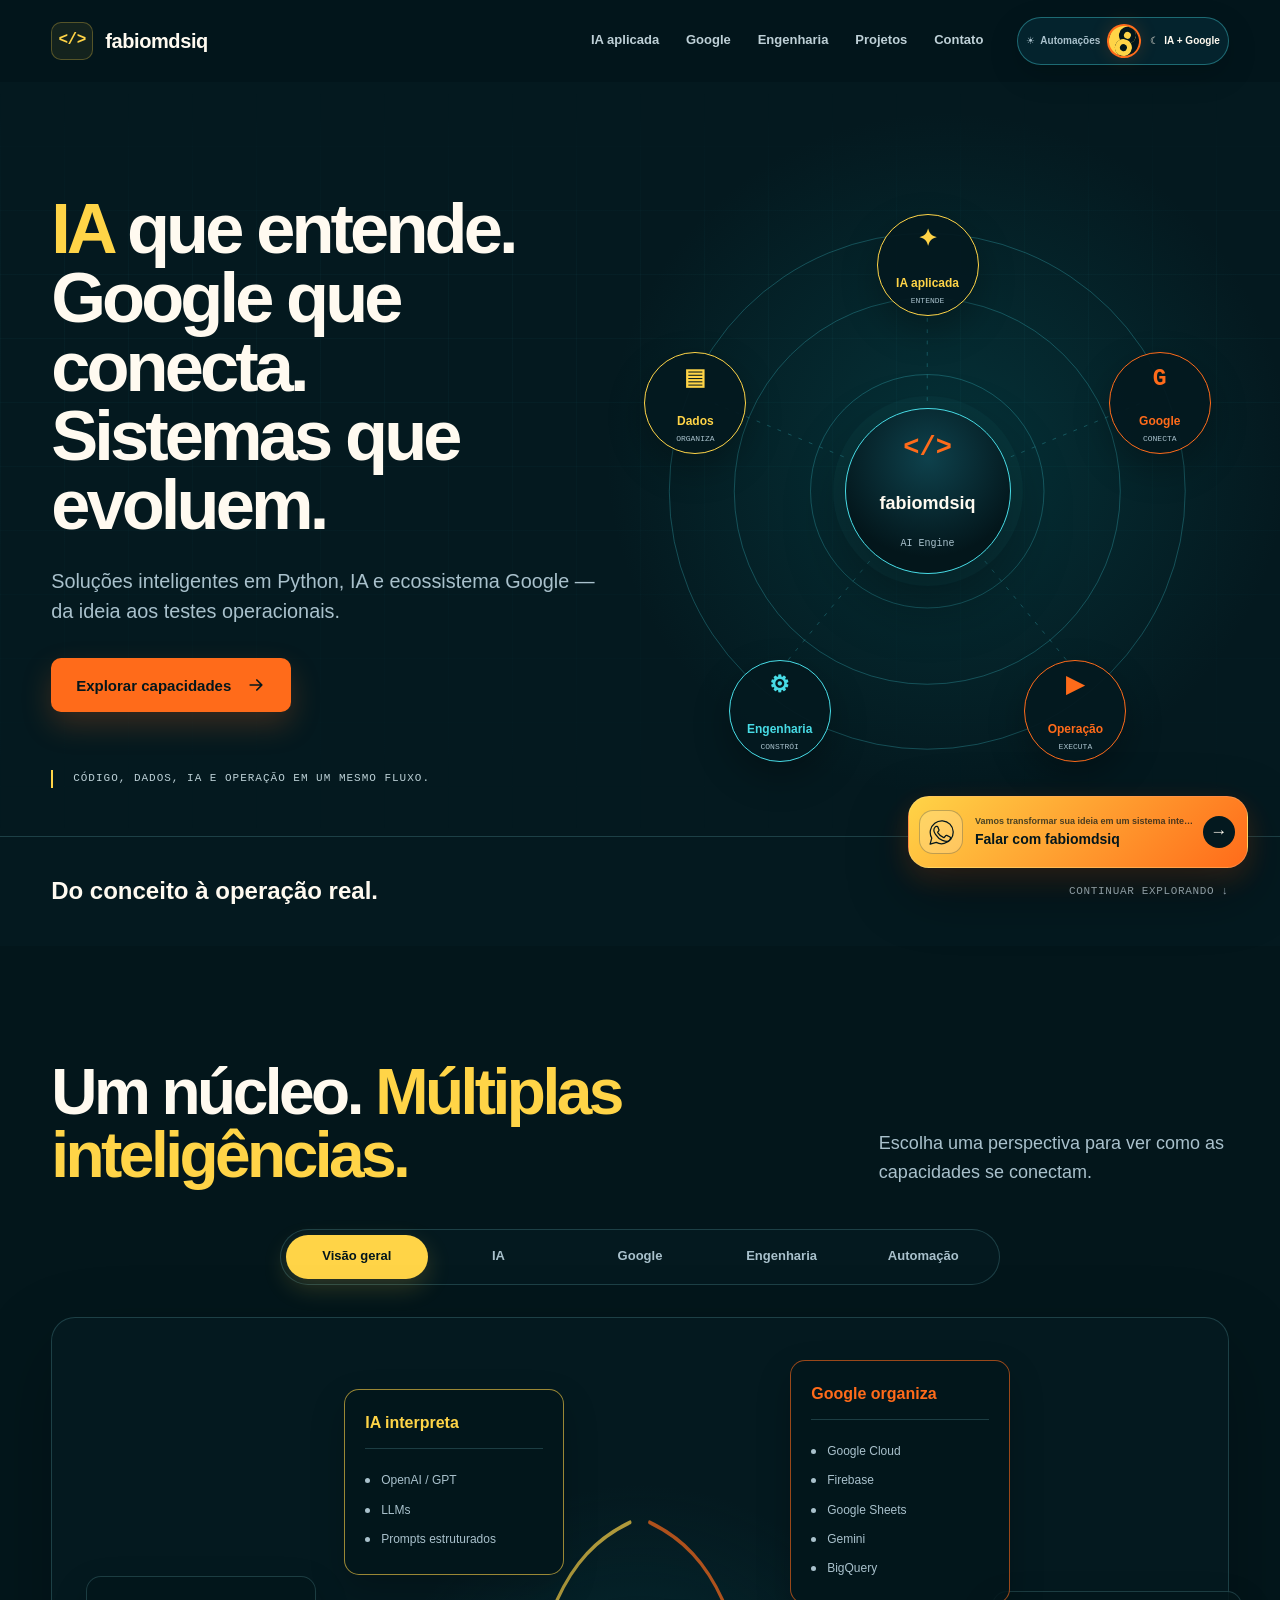
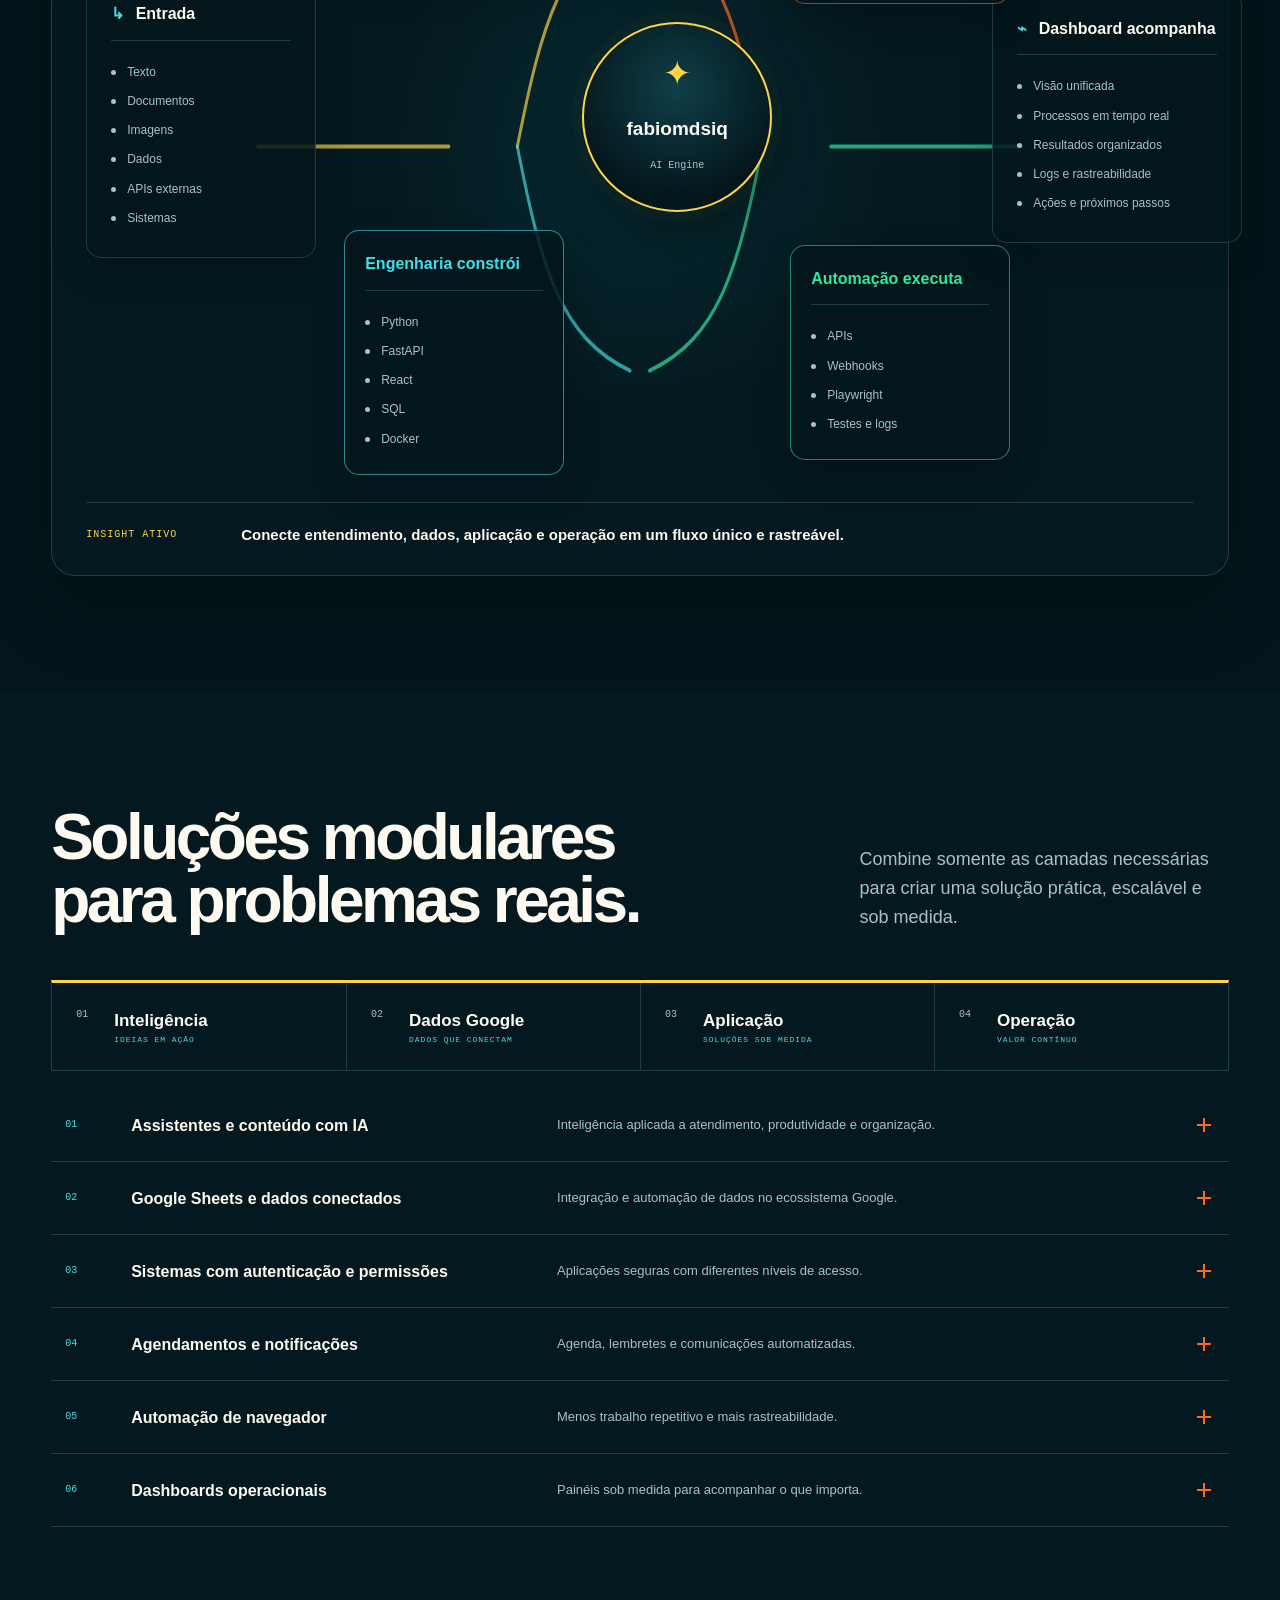
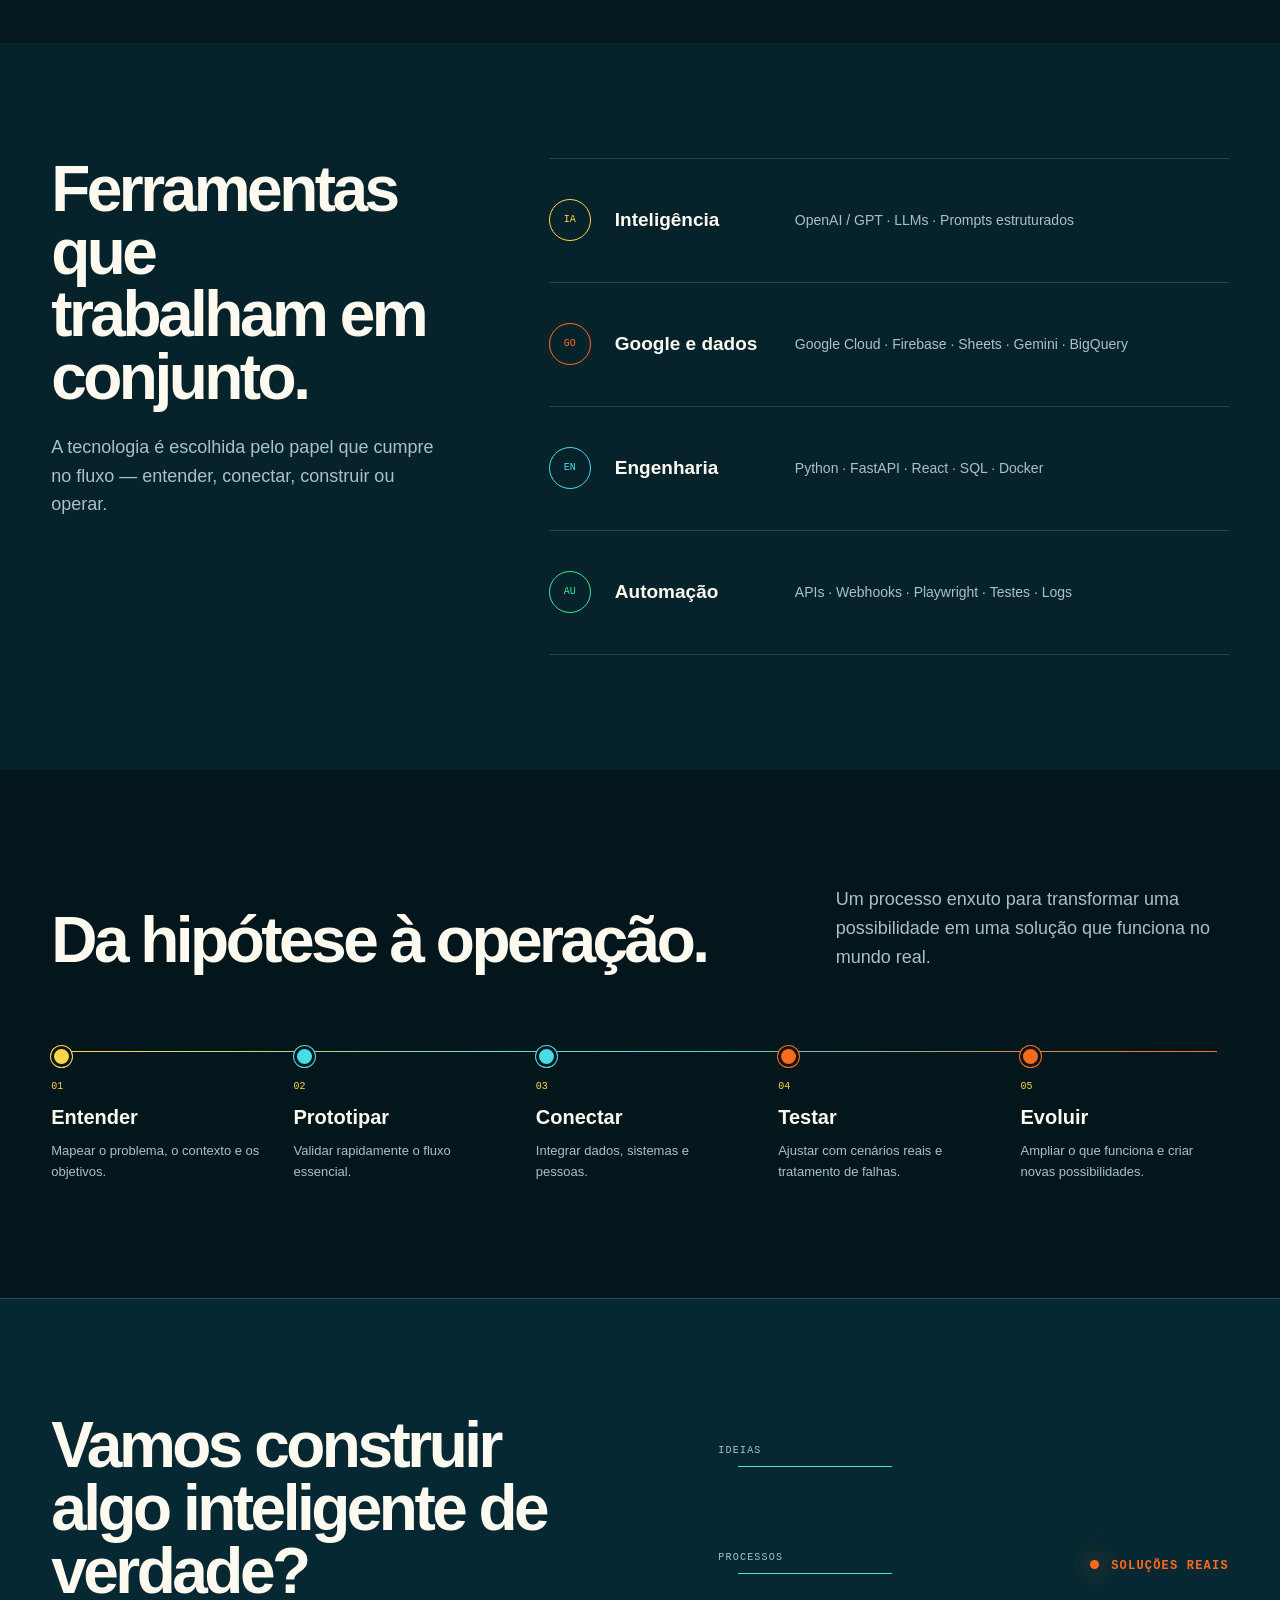
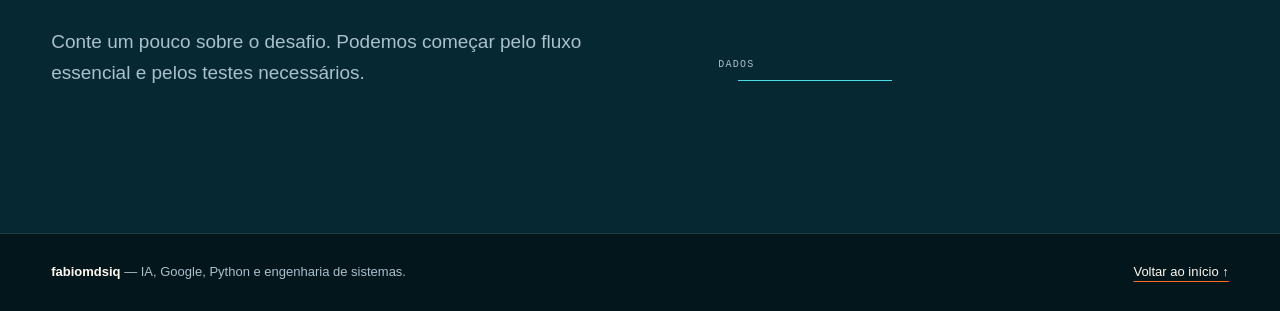
==== commit aaa173dd: "Simplifica contatos e aprimora seletor de layout" ====
--- a/ia/index.html
+++ b/ia/index.html
@@ -48,7 +48,6 @@
             <p>Soluções inteligentes em Python, IA e ecossistema Google — da ideia aos testes operacionais.</p>
             <div class="hero-actions">
               <a class="button button-primary" href="#hub">Explorar capacidades <svg viewBox="0 0 24 24" aria-hidden="true"><path d="M5 12h14M13 6l6 6-6 6" /></svg></a>
-              <a class="button button-secondary" href="https://wa.me/5547996887849?text=Ol%C3%A1%20fabiomdsiq%2C%20vi%20seu%20portf%C3%B3lio%20de%20IA%20e%20Google%20e%20gostaria%20de%20conversar%20sobre%20um%20projeto." target="_blank" rel="noopener noreferrer">Falar com fabiomdsiq</a>
             </div>
             <p class="hero-note">Código, dados, IA e operação em um mesmo fluxo.</p>
           </div>
@@ -169,7 +168,7 @@
 
       <section id="contato" class="contact section">
         <div class="container contact-grid">
-          <div class="reveal"><h2>Vamos construir algo inteligente de verdade?</h2><p>Conte um pouco sobre o desafio. Podemos começar pelo fluxo essencial e pelos testes necessários.</p><a class="button button-primary" href="https://wa.me/5547996887849?text=Ol%C3%A1%20fabiomdsiq%2C%20vi%20seu%20portf%C3%B3lio%20de%20IA%20e%20Google%20e%20gostaria%20de%20conversar%20sobre%20um%20projeto." target="_blank" rel="noopener noreferrer">Falar com fabiomdsiq <svg viewBox="0 0 24 24" aria-hidden="true"><path d="M5 12h14M13 6l6 6-6 6" /></svg></a></div>
+          <div class="reveal"><h2>Vamos construir algo inteligente de verdade?</h2><p>Conte um pouco sobre o desafio. Podemos começar pelo fluxo essencial e pelos testes necessários.</p></div>
           <div class="contact-flow reveal" data-delay="100" aria-label="Ideias, processos e dados convergindo em soluções reais"><span>IDEIAS</span><span>PROCESSOS</span><span>DADOS</span><i></i><strong>SOLUÇÕES REAIS</strong></div>
         </div>
       </section>
